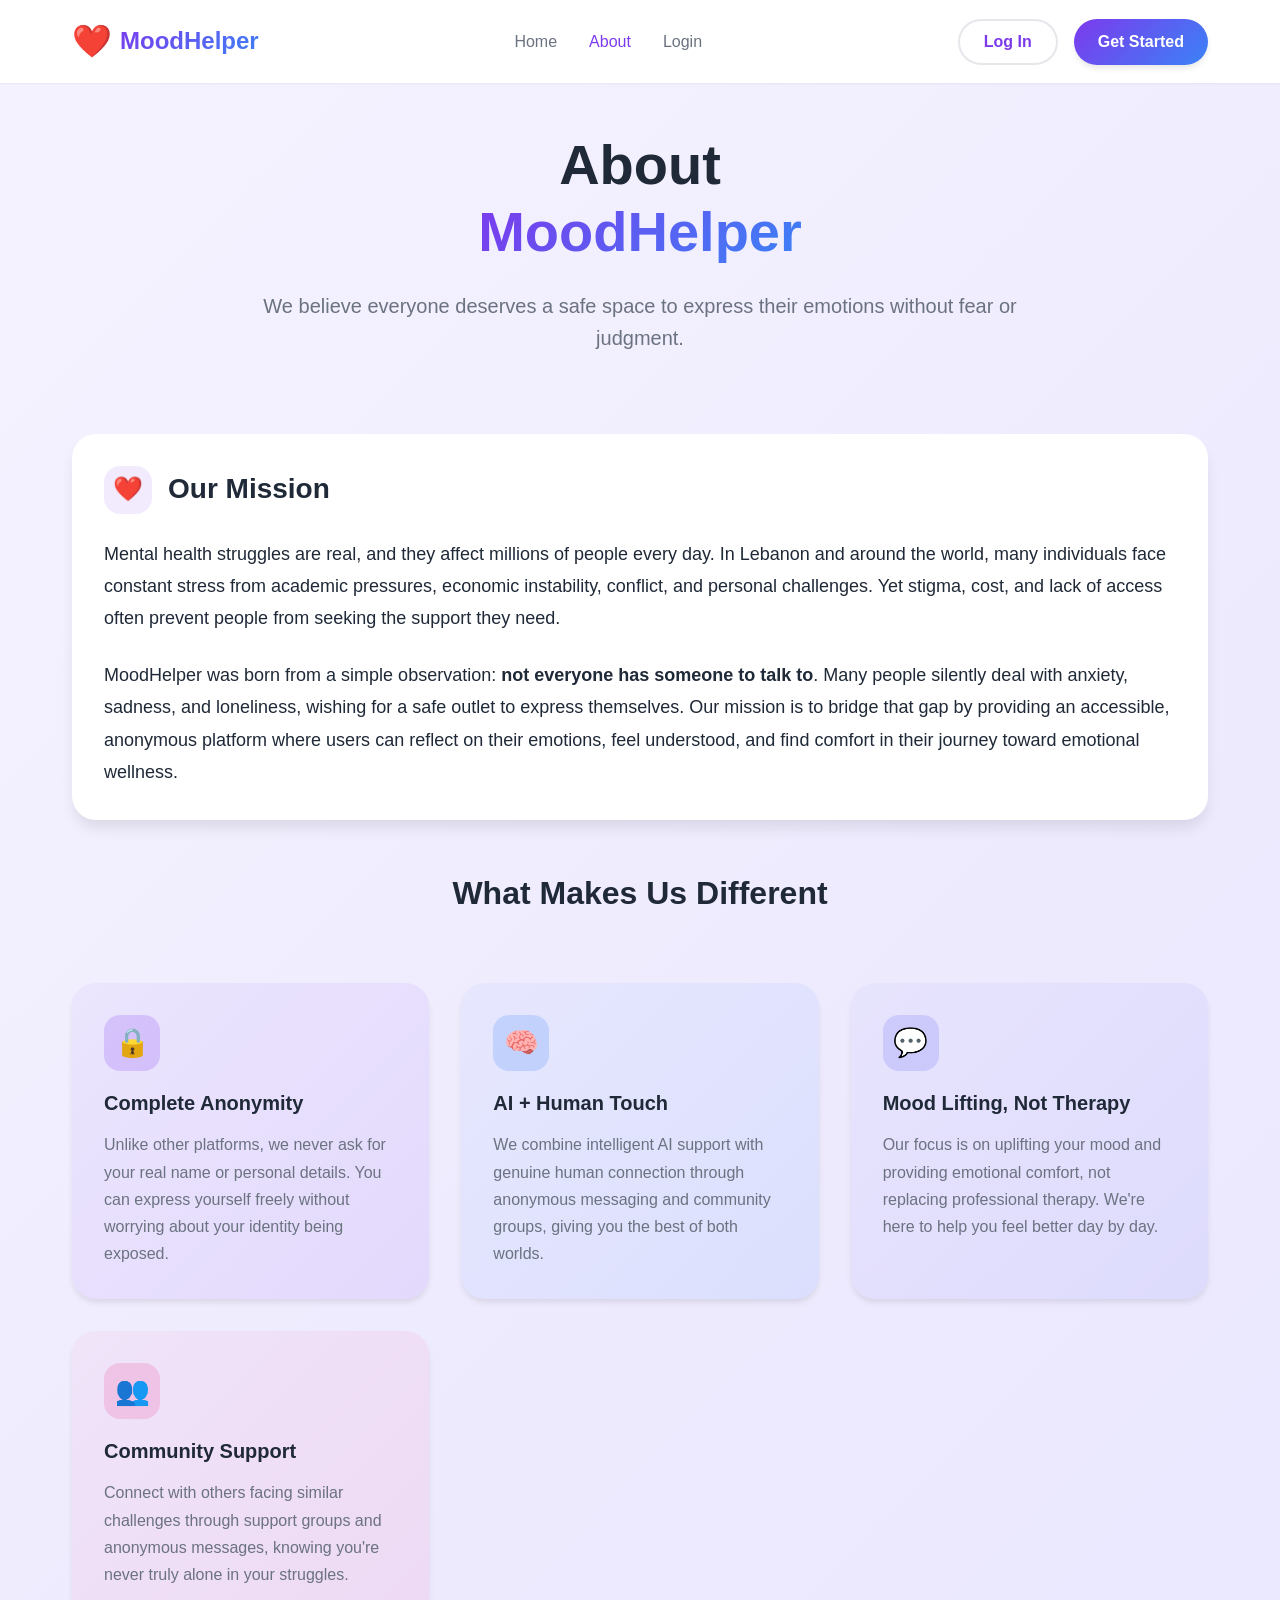
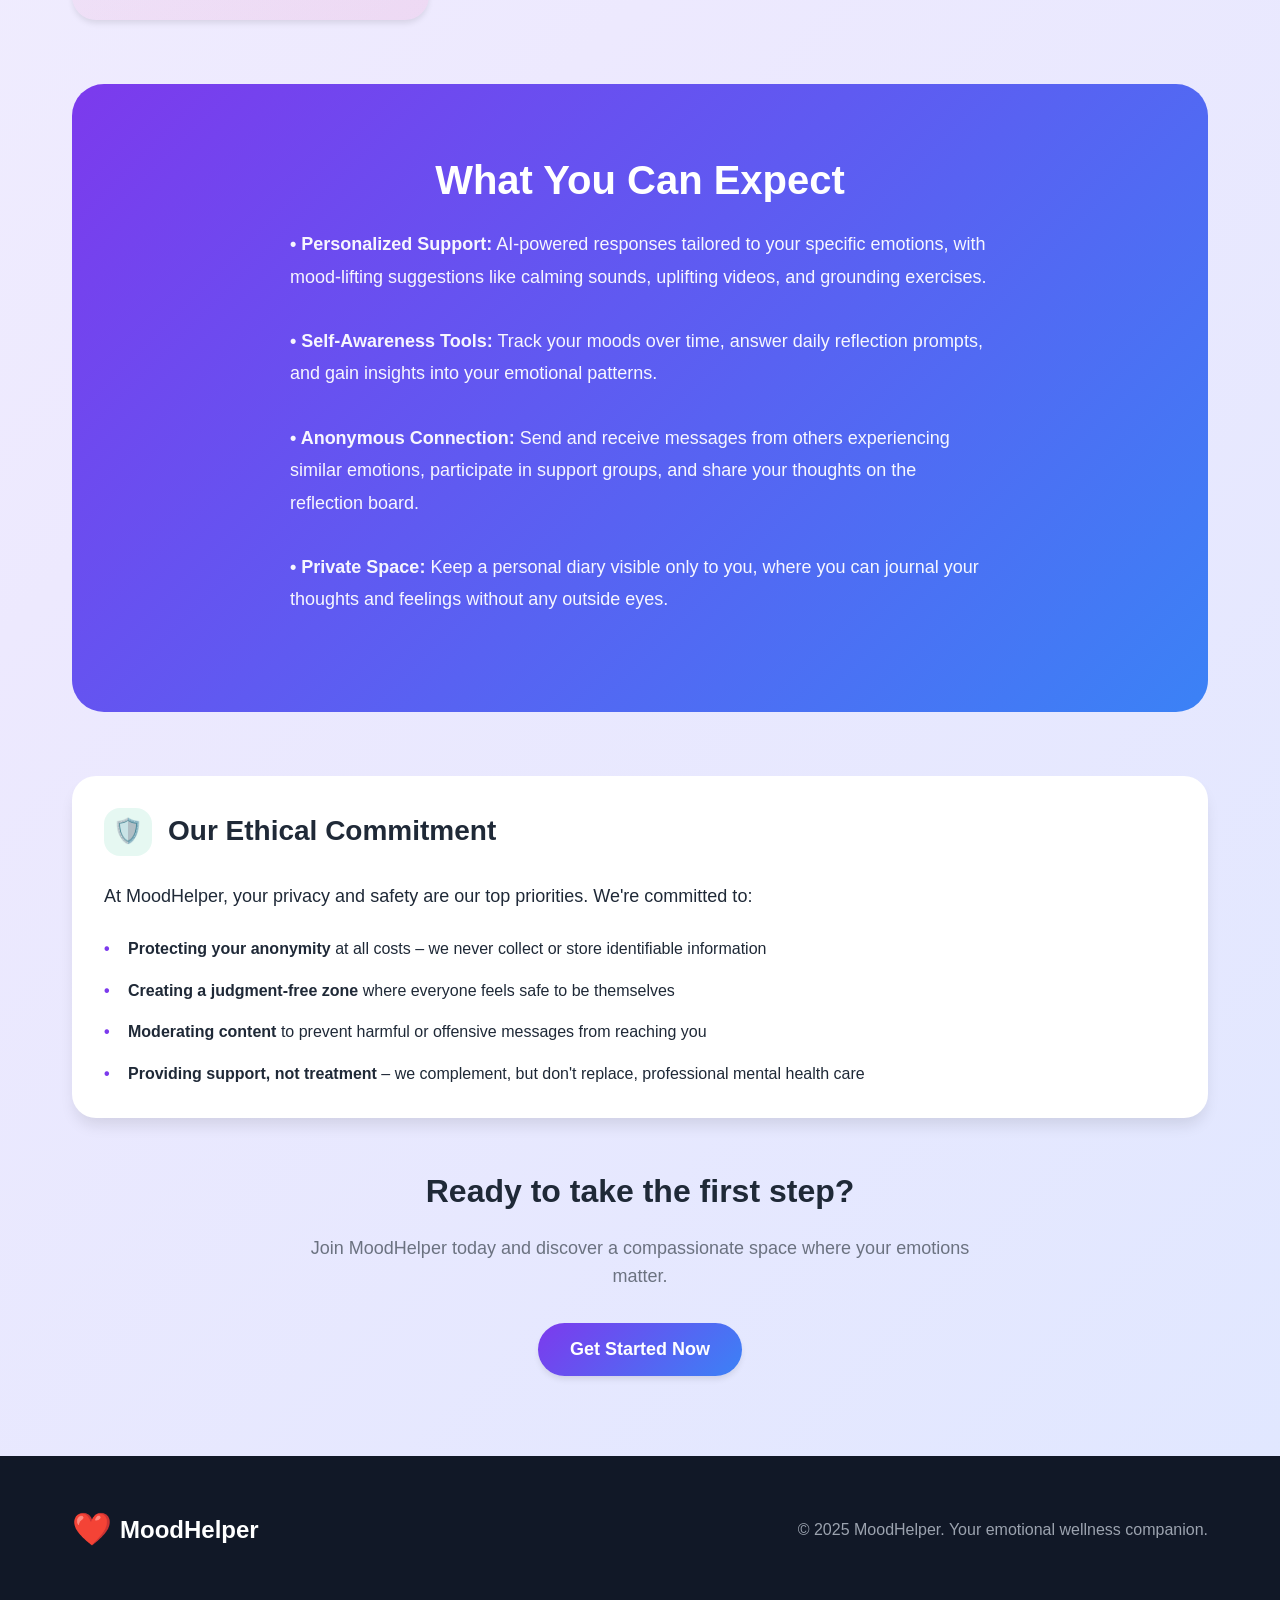
==== about.html @ 84569658 "first draft-frontend first draft" ====
<!DOCTYPE html>
<html lang="en">
<head>
    <meta charset="UTF-8">
    <meta name="viewport" content="width=device-width, initial-scale=1.0">
    <title>About MoodHelper - Our Mission & Values</title>
    <link rel="stylesheet" href="css/styles.css">
</head>
<body>
    <nav class="navbar">
        <div class="container">
            <a href="index.html" class="logo">
                <span class="logo-icon">❤️</span>
                <span class="logo-text">MoodHelper</span>
            </a>
            <ul class="nav-links">
                <li><a href="index.html">Home</a></li>
                <li><a href="about.html" style="color: #7c3aed;">About</a></li>
                <li><a href="#login">Login</a></li>
            </ul>
            <div class="nav-buttons">
                <button class="btn btn-secondary">Log In</button>
                <button class="btn btn-primary">Get Started</button>
            </div>
        </div>
    </nav>

    <section class="hero" style="padding: 3rem 0;">
        <div class="container">
            <h1>
                About<br>
                <span class="gradient-text">MoodHelper</span>
            </h1>
            <p style="max-width: 800px;">
                We believe everyone deserves a safe space to express their emotions without fear or judgment.
            </p>
        </div>
    </section>

    <section class="container" style="margin-bottom: 3rem;">
        <div class="card">
            <div class="card-header">
                <div class="card-icon" style="background: rgba(124, 58, 237, 0.1); color: #7c3aed;">
                    ❤️
                </div>
                <h2>Our Mission</h2>
            </div>
            <p style="font-size: 1.125rem; line-height: 1.8; margin-bottom: 1.5rem;">
                Mental health struggles are real, and they affect millions of people every day. In Lebanon and around 
                the world, many individuals face constant stress from academic pressures, economic instability, conflict, 
                and personal challenges. Yet stigma, cost, and lack of access often prevent people from seeking the 
                support they need.
            </p>
            <p style="font-size: 1.125rem; line-height: 1.8;">
                MoodHelper was born from a simple observation: <strong>not everyone has someone to talk to</strong>. 
                Many people silently deal with anxiety, sadness, and loneliness, wishing for a safe outlet to express 
                themselves. Our mission is to bridge that gap by providing an accessible, anonymous platform where 
                users can reflect on their emotions, feel understood, and find comfort in their journey toward emotional wellness.
            </p>
        </div>
    </section>

    <section class="container" style="margin-bottom: 3rem;">
        <h2 class="text-center" style="font-size: 2rem; margin-bottom: 3rem;">
            What Makes Us Different
        </h2>
        <div class="features" style="grid-template-columns: repeat(auto-fit, minmax(280px, 1fr));">
            <div class="feature-card" style="background: linear-gradient(135deg, rgba(124, 58, 237, 0.05), rgba(124, 58, 237, 0.1));">
                <div class="feature-icon" style="background: rgba(124, 58, 237, 0.2); color: #7c3aed;">
                    🔒
                </div>
                <h3>Complete Anonymity</h3>
                <p>
                    Unlike other platforms, we never ask for your real name or personal details. 
                    You can express yourself freely without worrying about your identity being exposed.
                </p>
            </div>

            <div class="feature-card" style="background: linear-gradient(135deg, rgba(59, 130, 246, 0.05), rgba(59, 130, 246, 0.1));">
                <div class="feature-icon" style="background: rgba(59, 130, 246, 0.2); color: #3b82f6;">
                    🧠
                </div>
                <h3>AI + Human Touch</h3>
                <p>
                    We combine intelligent AI support with genuine human connection through anonymous 
                    messaging and community groups, giving you the best of both worlds.
                </p>
            </div>

            <div class="feature-card" style="background: linear-gradient(135deg, rgba(99, 102, 241, 0.05), rgba(99, 102, 241, 0.1));">
                <div class="feature-icon" style="background: rgba(99, 102, 241, 0.2); color: #6366f1;">
                    💬
                </div>
                <h3>Mood Lifting, Not Therapy</h3>
                <p>
                    Our focus is on uplifting your mood and providing emotional comfort, not replacing 
                    professional therapy. We're here to help you feel better day by day.
                </p>
            </div>

            <div class="feature-card" style="background: linear-gradient(135deg, rgba(236, 72, 153, 0.05), rgba(236, 72, 153, 0.1));">
                <div class="feature-icon" style="background: rgba(236, 72, 153, 0.2); color: #ec4899;">
                    👥
                </div>
                <h3>Community Support</h3>
                <p>
                    Connect with others facing similar challenges through support groups and anonymous 
                    messages, knowing you're never truly alone in your struggles.
                </p>
            </div>
        </div>
    </section>

    <section class="container" style="margin-bottom: 3rem;">
        <div class="cta-section">
            <h2>What You Can Expect</h2>
            <div style="text-align: left; max-width: 800px; margin: 0 auto;">
                <div style="margin-bottom: 1.5rem;">
                    <p style="font-size: 1.125rem; line-height: 1.8;">
                        <strong>• Personalized Support:</strong> AI-powered responses tailored to your specific emotions, 
                        with mood-lifting suggestions like calming sounds, uplifting videos, and grounding exercises.
                    </p>
                </div>
                <div style="margin-bottom: 1.5rem;">
                    <p style="font-size: 1.125rem; line-height: 1.8;">
                        <strong>• Self-Awareness Tools:</strong> Track your moods over time, answer daily reflection 
                        prompts, and gain insights into your emotional patterns.
                    </p>
                </div>
                <div style="margin-bottom: 1.5rem;">
                    <p style="font-size: 1.125rem; line-height: 1.8;">
                        <strong>• Anonymous Connection:</strong> Send and receive messages from others experiencing 
                        similar emotions, participate in support groups, and share your thoughts on the reflection board.
                    </p>
                </div>
                <div>
                    <p style="font-size: 1.125rem; line-height: 1.8;">
                        <strong>• Private Space:</strong> Keep a personal diary visible only to you, where you can 
                        journal your thoughts and feelings without any outside eyes.
                    </p>
                </div>
            </div>
        </div>
    </section>

  
    <section class="container" style="margin-bottom: 3rem;">
        <div class="card">
            <div class="card-header">
                <div class="card-icon" style="background: rgba(16, 185, 129, 0.1); color: #10b981;">
                    🛡️
                </div>
                <h2>Our Ethical Commitment</h2>
            </div>
            <p style="font-size: 1.125rem; line-height: 1.8; margin-bottom: 1.5rem;">
                At MoodHelper, your privacy and safety are our top priorities. We're committed to:
            </p>
            <ul style="list-style: none; padding: 0;">
                <li style="margin-bottom: 1rem; padding-left: 1.5rem; position: relative;">
                    <span style="position: absolute; left: 0; color: #7c3aed; font-weight: bold;">•</span>
                    <strong>Protecting your anonymity</strong> at all costs – we never collect or store identifiable information
                </li>
                <li style="margin-bottom: 1rem; padding-left: 1.5rem; position: relative;">
                    <span style="position: absolute; left: 0; color: #7c3aed; font-weight: bold;">•</span>
                    <strong>Creating a judgment-free zone</strong> where everyone feels safe to be themselves
                </li>
                <li style="margin-bottom: 1rem; padding-left: 1.5rem; position: relative;">
                    <span style="position: absolute; left: 0; color: #7c3aed; font-weight: bold;">•</span>
                    <strong>Moderating content</strong> to prevent harmful or offensive messages from reaching you
                </li>
                <li style="padding-left: 1.5rem; position: relative;">
                    <span style="position: absolute; left: 0; color: #7c3aed; font-weight: bold;">•</span>
                    <strong>Providing support, not treatment</strong> – we complement, but don't replace, professional mental health care
                </li>
            </ul>
        </div>
    </section>

    <section class="container" style="text-align: center; margin-bottom: 3rem;">
        <h2 style="font-size: 2rem; margin-bottom: 1rem;">
            Ready to take the first step?
        </h2>
        <p style="font-size: 1.125rem; color: var(--text-secondary); max-width: 700px; margin: 0 auto 2rem;">
            Join MoodHelper today and discover a compassionate space where your emotions matter.
        </p>
        <button class="btn btn-primary btn-large">Get Started Now</button>
    </section>

    <footer class="footer">
        <div class="container">
            <div class="footer-content">
                <div class="logo">
                    <span class="logo-icon">❤️</span>
                    <span class="logo-text">MoodHelper</span>
                </div>
                <p>© 2025 MoodHelper. Your emotional wellness companion.</p>
            </div>
        </div>
    </footer>

    <script src="js/main.js"></script>
</body>
</html>
---- css/styles.css ----
/* Global Styles */
* {
    margin: 0;
    padding: 0;
    box-sizing: border-box;
}

:root {
    /* Light Theme Colors */
    --primary-purple: #7c3aed;
    --primary-blue: #3b82f6;
    --secondary-purple: #a78bfa;
    --secondary-blue: #60a5fa;
    --background-light: #f8f7ff;
    --background-gradient: linear-gradient(135deg, #f5f3ff 0%, #ede9fe 50%, #e0e7ff 100%);
    --text-primary: #1f2937;
    --text-secondary: #6b7280;
    --white: #ffffff;
    --border-light: #e5e7eb;
    --shadow-sm: 0 1px 2px 0 rgba(0, 0, 0, 0.05);
    --shadow-md: 0 4px 6px -1px rgba(0, 0, 0, 0.1);
    --shadow-lg: 0 10px 15px -3px rgba(0, 0, 0, 0.1);
    --shadow-xl: 0 20px 25px -5px rgba(0, 0, 0, 0.1);
    
    /* Calming Theme Colors (for distressed state) */
    --calm-bg: linear-gradient(135deg, #f0fdf4 0%, #dcfce7 50%, #dbeafe 100%);
    --calm-primary: #10b981;
    --calm-secondary: #6ee7b7;
    --calm-text: #064e3b;
}

body {
    font-family: 'Segoe UI', Tahoma, Geneva, Verdana, sans-serif;
    background: var(--background-gradient);
    color: var(--text-primary);
    line-height: 1.6;
    min-height: 100vh;
}

/* Calming Theme Override */
body.calm-theme {
    background: var(--calm-bg);
}

body.calm-theme .gradient-bg {
    background: linear-gradient(135deg, var(--calm-primary), var(--calm-secondary)) !important;
}

body.calm-theme .btn-primary {
    background: linear-gradient(135deg, var(--calm-primary), var(--calm-secondary)) !important;
}

/* Navigation */
.navbar {
    background: var(--white);
    box-shadow: var(--shadow-sm);
    position: sticky;
    top: 0;
    z-index: 1000;
    padding: 1rem 0;
}

.navbar .container {
    max-width: 1200px;
    margin: 0 auto;
    padding: 0 2rem;
    display: flex;
    justify-content: space-between;
    align-items: center;
}

.logo {
    display: flex;
    align-items: center;
    gap: 0.5rem;
    text-decoration: none;
}

.logo-icon {
    font-size: 2rem;
}

.logo-text {
    font-size: 1.5rem;
    font-weight: 600;
    background: linear-gradient(135deg, var(--primary-purple), var(--primary-blue));
    -webkit-background-clip: text;
    -webkit-text-fill-color: transparent;
    background-clip: text;
}

.nav-links {
    display: flex;
    gap: 2rem;
    list-style: none;
    align-items: center;
}

.nav-links a {
    text-decoration: none;
    color: var(--text-secondary);
    font-weight: 500;
    transition: color 0.3s ease;
}

.nav-links a:hover {
    color: var(--primary-purple);
}

.nav-buttons {
    display: flex;
    gap: 1rem;
}

/* Buttons */
.btn {
    padding: 0.75rem 1.5rem;
    border: none;
    border-radius: 2rem;
    font-weight: 600;
    cursor: pointer;
    transition: all 0.3s ease;
    text-decoration: none;
    display: inline-block;
    font-size: 1rem;
}

.btn-primary {
    background: linear-gradient(135deg, var(--primary-purple), var(--primary-blue));
    color: var(--white);
    box-shadow: var(--shadow-md);
}

.btn-primary:hover {
    transform: translateY(-2px);
    box-shadow: var(--shadow-lg);
}

.btn-secondary {
    background: transparent;
    color: var(--primary-purple);
    border: 2px solid var(--border-light);
}

.btn-secondary:hover {
    border-color: var(--primary-purple);
}

.btn-large {
    padding: 1rem 2rem;
    font-size: 1.125rem;
}

/* Container */
.container {
    max-width: 1200px;
    margin: 0 auto;
    padding: 0 2rem;
}

/* Hero Section */
.hero {
    text-align: center;
    padding: 5rem 0;
}

.hero-badge {
    display: inline-flex;
    align-items: center;
    gap: 0.5rem;
    background: rgba(124, 58, 237, 0.1);
    color: var(--primary-purple);
    padding: 0.5rem 1rem;
    border-radius: 2rem;
    font-size: 0.875rem;
    font-weight: 500;
    margin-bottom: 2rem;
}

.hero h1 {
    font-size: 3.5rem;
    font-weight: 700;
    margin-bottom: 1.5rem;
    line-height: 1.2;
}

.hero .gradient-text {
    background: linear-gradient(135deg, var(--primary-purple), var(--primary-blue));
    -webkit-background-clip: text;
    -webkit-text-fill-color: transparent;
    background-clip: text;
}

.hero p {
    font-size: 1.25rem;
    color: var(--text-secondary);
    max-width: 700px;
    margin: 0 auto 2rem;
}

.hero-buttons {
    display: flex;
    gap: 1rem;
    justify-content: center;
    flex-wrap: wrap;
}

/* Feature Cards */
.features {
    display: grid;
    grid-template-columns: repeat(auto-fit, minmax(300px, 1fr));
    gap: 2rem;
    margin: 4rem 0;
}

.feature-card {
    background: var(--white);
    padding: 2rem;
    border-radius: 1.5rem;
    box-shadow: var(--shadow-md);
    transition: all 0.3s ease;
}

.feature-card:hover {
    transform: translateY(-5px);
    box-shadow: var(--shadow-xl);
}

.feature-icon {
    width: 3.5rem;
    height: 3.5rem;
    border-radius: 1rem;
    display: flex;
    align-items: center;
    justify-content: center;
    font-size: 1.75rem;
    margin-bottom: 1rem;
}

.feature-card h3 {
    font-size: 1.25rem;
    margin-bottom: 0.75rem;
}

.feature-card p {
    color: var(--text-secondary);
    line-height: 1.7;
}

/* CTA Section */
.cta-section {
    background: linear-gradient(135deg, var(--primary-purple), var(--primary-blue));
    border-radius: 2rem;
    padding: 4rem 3rem;
    text-align: center;
    color: var(--white);
    margin: 4rem 0;
}

.cta-section h2 {
    font-size: 2.5rem;
    margin-bottom: 1rem;
}

.cta-section p {
    font-size: 1.125rem;
    opacity: 0.95;
    max-width: 700px;
    margin: 0 auto 2rem;
}

.cta-section .btn {
    background: var(--white);
    color: var(--primary-purple);
}

.cta-section .btn:hover {
    transform: translateY(-3px);
    box-shadow: 0 10px 20px rgba(0, 0, 0, 0.2);
}

/* Footer */
.footer {
    background: #111827;
    color: #9ca3af;
    padding: 3rem 0;
    margin-top: 5rem;
}

.footer-content {
    display: flex;
    justify-content: space-between;
    align-items: center;
    flex-wrap: wrap;
    gap: 1rem;
}

.footer .logo-text {
    color: var(--white);
    background: none;
    -webkit-text-fill-color: white;
}

/* Form Elements */
.form-group {
    margin-bottom: 1.5rem;
}

.form-group label {
    display: block;
    margin-bottom: 0.5rem;
    font-weight: 500;
    color: var(--text-primary);
}

.form-control {
    width: 100%;
    padding: 0.875rem 1rem;
    border: 2px solid var(--border-light);
    border-radius: 0.75rem;
    font-size: 1rem;
    transition: all 0.3s ease;
    font-family: inherit;
}

.form-control:focus {
    outline: none;
    border-color: var(--primary-purple);
    box-shadow: 0 0 0 3px rgba(124, 58, 237, 0.1);
}

textarea.form-control {
    resize: vertical;
    min-height: 120px;
}

/* Cards */
.card {
    background: var(--white);
    border-radius: 1.5rem;
    padding: 2rem;
    box-shadow: var(--shadow-lg);
}

.card-header {
    display: flex;
    align-items: center;
    gap: 1rem;
    margin-bottom: 1.5rem;
}

.card-icon {
    width: 3rem;
    height: 3rem;
    border-radius: 1rem;
    display: flex;
    align-items: center;
    justify-content: center;
    font-size: 1.5rem;
}

.card h2 {
    font-size: 1.75rem;
}

/* Emotion Buttons */
.emotion-grid {
    display: grid;
    grid-template-columns: repeat(auto-fit, minmax(140px, 1fr));
    gap: 1rem;
    margin: 2rem 0;
}

.emotion-btn {
    display: flex;
    flex-direction: column;
    align-items: center;
    gap: 0.75rem;
    padding: 1.5rem 1rem;
    border: 2px solid var(--border-light);
    border-radius: 1rem;
    background: var(--white);
    cursor: pointer;
    transition: all 0.3s ease;
    font-size: 1rem;
    font-weight: 500;
}

.emotion-btn:hover {
    transform: translateY(-3px);
    box-shadow: var(--shadow-md);
}

.emotion-btn.selected {
    border-color: var(--primary-purple);
    background: rgba(124, 58, 237, 0.05);
}

.emotion-emoji {
    font-size: 2.5rem;
}

/* Chat Container */
.chat-container {
    background: var(--white);
    border-radius: 1.5rem;
    padding: 2rem;
    box-shadow: var(--shadow-lg);
    max-width: 800px;
    margin: 0 auto;
}

.chat-messages {
    height: 400px;
    overflow-y: auto;
    padding: 1rem;
    margin-bottom: 1.5rem;
    background: #f9fafb;
    border-radius: 1rem;
}

.message {
    margin-bottom: 1rem;
    padding: 1rem 1.25rem;
    border-radius: 1rem;
    max-width: 80%;
}

.message.ai {
    background: linear-gradient(135deg, rgba(124, 58, 237, 0.1), rgba(59, 130, 246, 0.1));
    margin-right: auto;
}

.message.user {
    background: var(--primary-purple);
    color: var(--white);
    margin-left: auto;
}

.message-header {
    font-weight: 600;
    margin-bottom: 0.5rem;
    font-size: 0.875rem;
}

/* Diary Entries */
.diary-entries {
    display: flex;
    flex-direction: column;
    gap: 1.5rem;
}

.diary-entry {
    background: var(--white);
    padding: 1.5rem;
    border-radius: 1rem;
    border-left: 4px solid var(--primary-purple);
    box-shadow: var(--shadow-sm);
    transition: all 0.3s ease;
}

.diary-entry:hover {
    box-shadow: var(--shadow-md);
}

.diary-date {
    color: var(--text-secondary);
    font-size: 0.875rem;
    margin-bottom: 0.5rem;
}

.diary-content {
    color: var(--text-primary);
    line-height: 1.7;
}

.diary-actions {
    display: flex;
    gap: 0.75rem;
    margin-top: 1rem;
}

.btn-small {
    padding: 0.5rem 1rem;
    font-size: 0.875rem;
}

/* Recommendations */
.recommendations {
    display: grid;
    grid-template-columns: repeat(auto-fit, minmax(250px, 1fr));
    gap: 1.5rem;
    margin-top: 2rem;
}

.recommendation-card {
    background: var(--white);
    padding: 1.5rem;
    border-radius: 1rem;
    box-shadow: var(--shadow-md);
    text-align: center;
    transition: all 0.3s ease;
}

.recommendation-card:hover {
    transform: translateY(-3px);
    box-shadow: var(--shadow-lg);
}

.recommendation-icon {
    font-size: 2.5rem;
    margin-bottom: 1rem;
}

.recommendation-card h3 {
    font-size: 1.125rem;
    margin-bottom: 0.75rem;
}

.recommendation-card p {
    color: var(--text-secondary);
    font-size: 0.875rem;
    margin-bottom: 1rem;
}

/* Utility Classes */
.text-center {
    text-align: center;
}

.mb-1 { margin-bottom: 0.5rem; }
.mb-2 { margin-bottom: 1rem; }
.mb-3 { margin-bottom: 1.5rem; }
.mb-4 { margin-bottom: 2rem; }
.mt-4 { margin-top: 2rem; }

/* Responsive Design */
@media (max-width: 768px) {
    .hero h1 {
        font-size: 2.5rem;
    }
    
    .hero p {
        font-size: 1.125rem;
    }
    
    .features {
        grid-template-columns: 1fr;
    }
    
    .nav-links {
        display: none;
    }
    
    .emotion-grid {
        grid-template-columns: repeat(2, 1fr);
    }
    
    .recommendations {
        grid-template-columns: 1fr;
    }
}

/* Animations */
@keyframes fadeIn {
    from {
        opacity: 0;
        transform: translateY(20px);
    }
    to {
        opacity: 1;
        transform: translateY(0);
    }
}

.fade-in {
    animation: fadeIn 0.6s ease-out;
}

/* Loading State */
.loading {
    display: inline-block;
    width: 20px;
    height: 20px;
    border: 3px solid rgba(255, 255, 255, 0.3);
    border-radius: 50%;
    border-top-color: var(--white);
    animation: spin 0.8s linear infinite;
}

@keyframes spin {
    to { transform: rotate(360deg); }
}
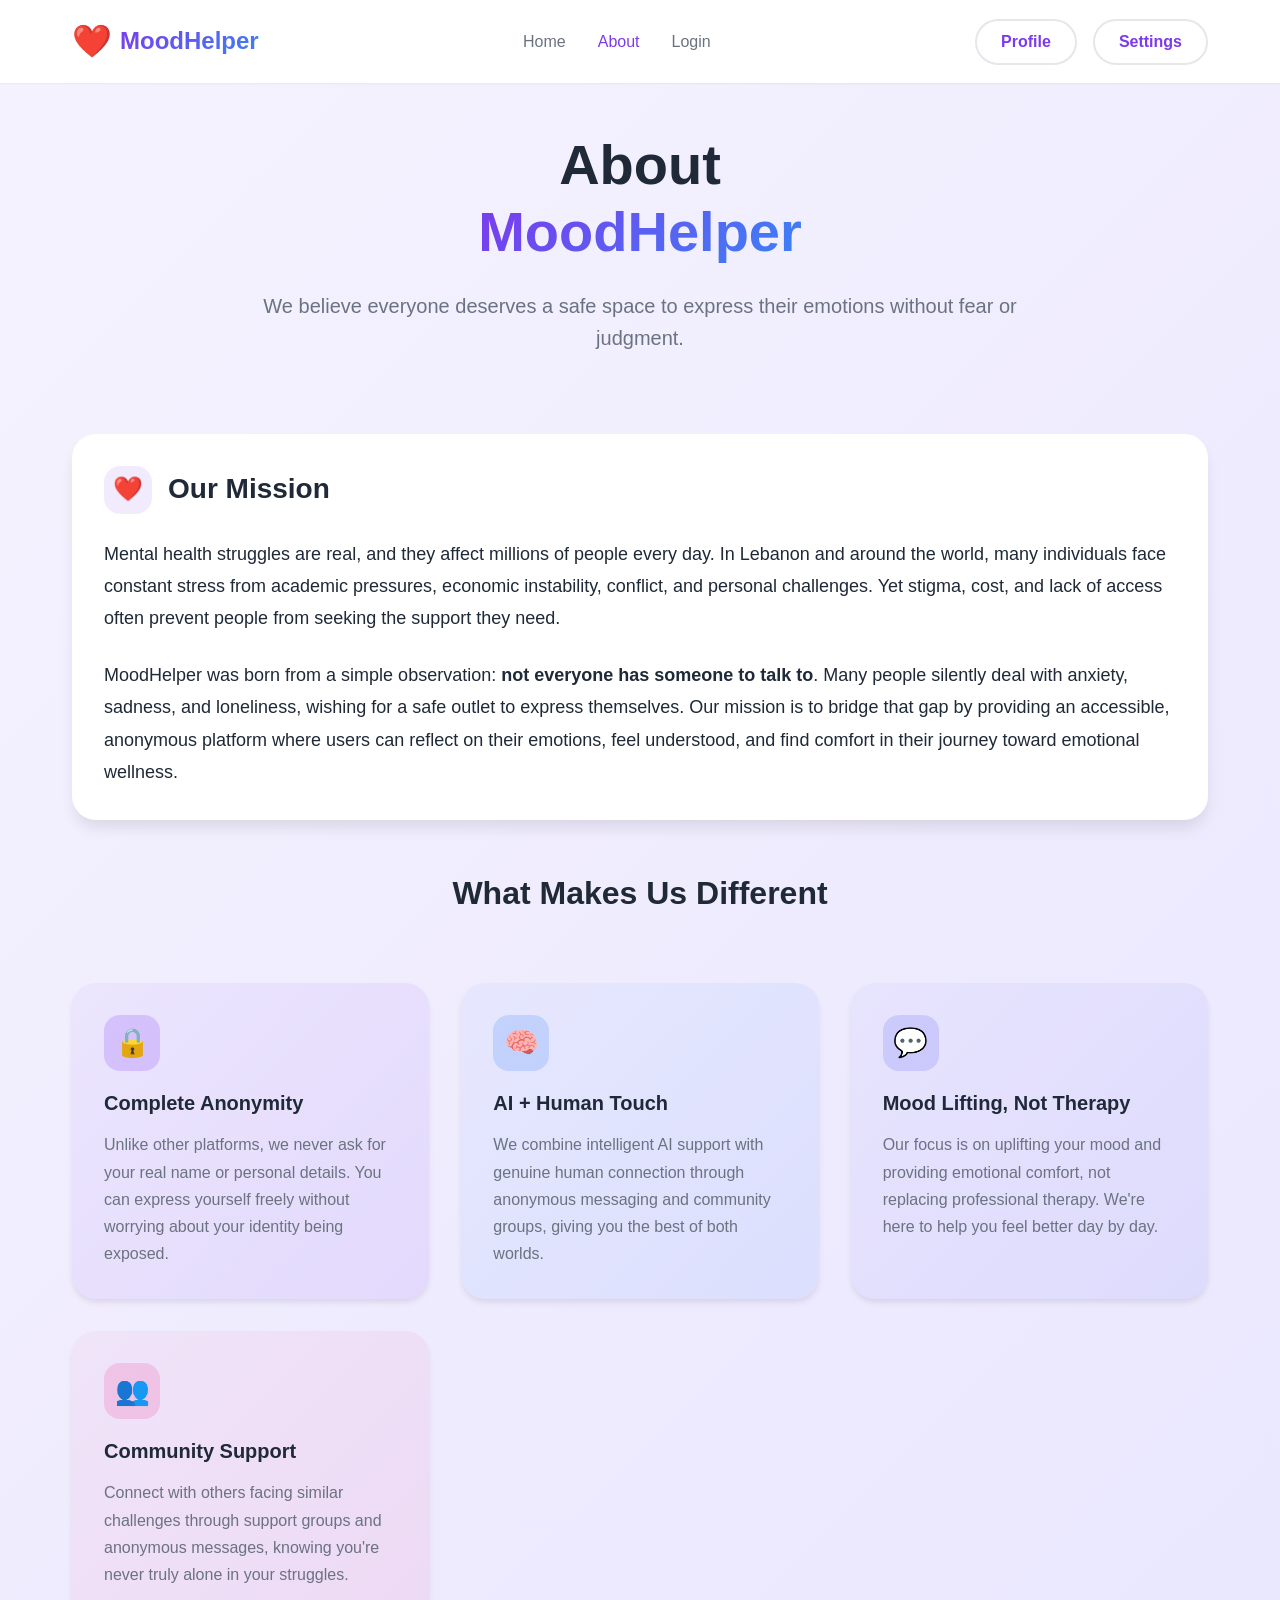
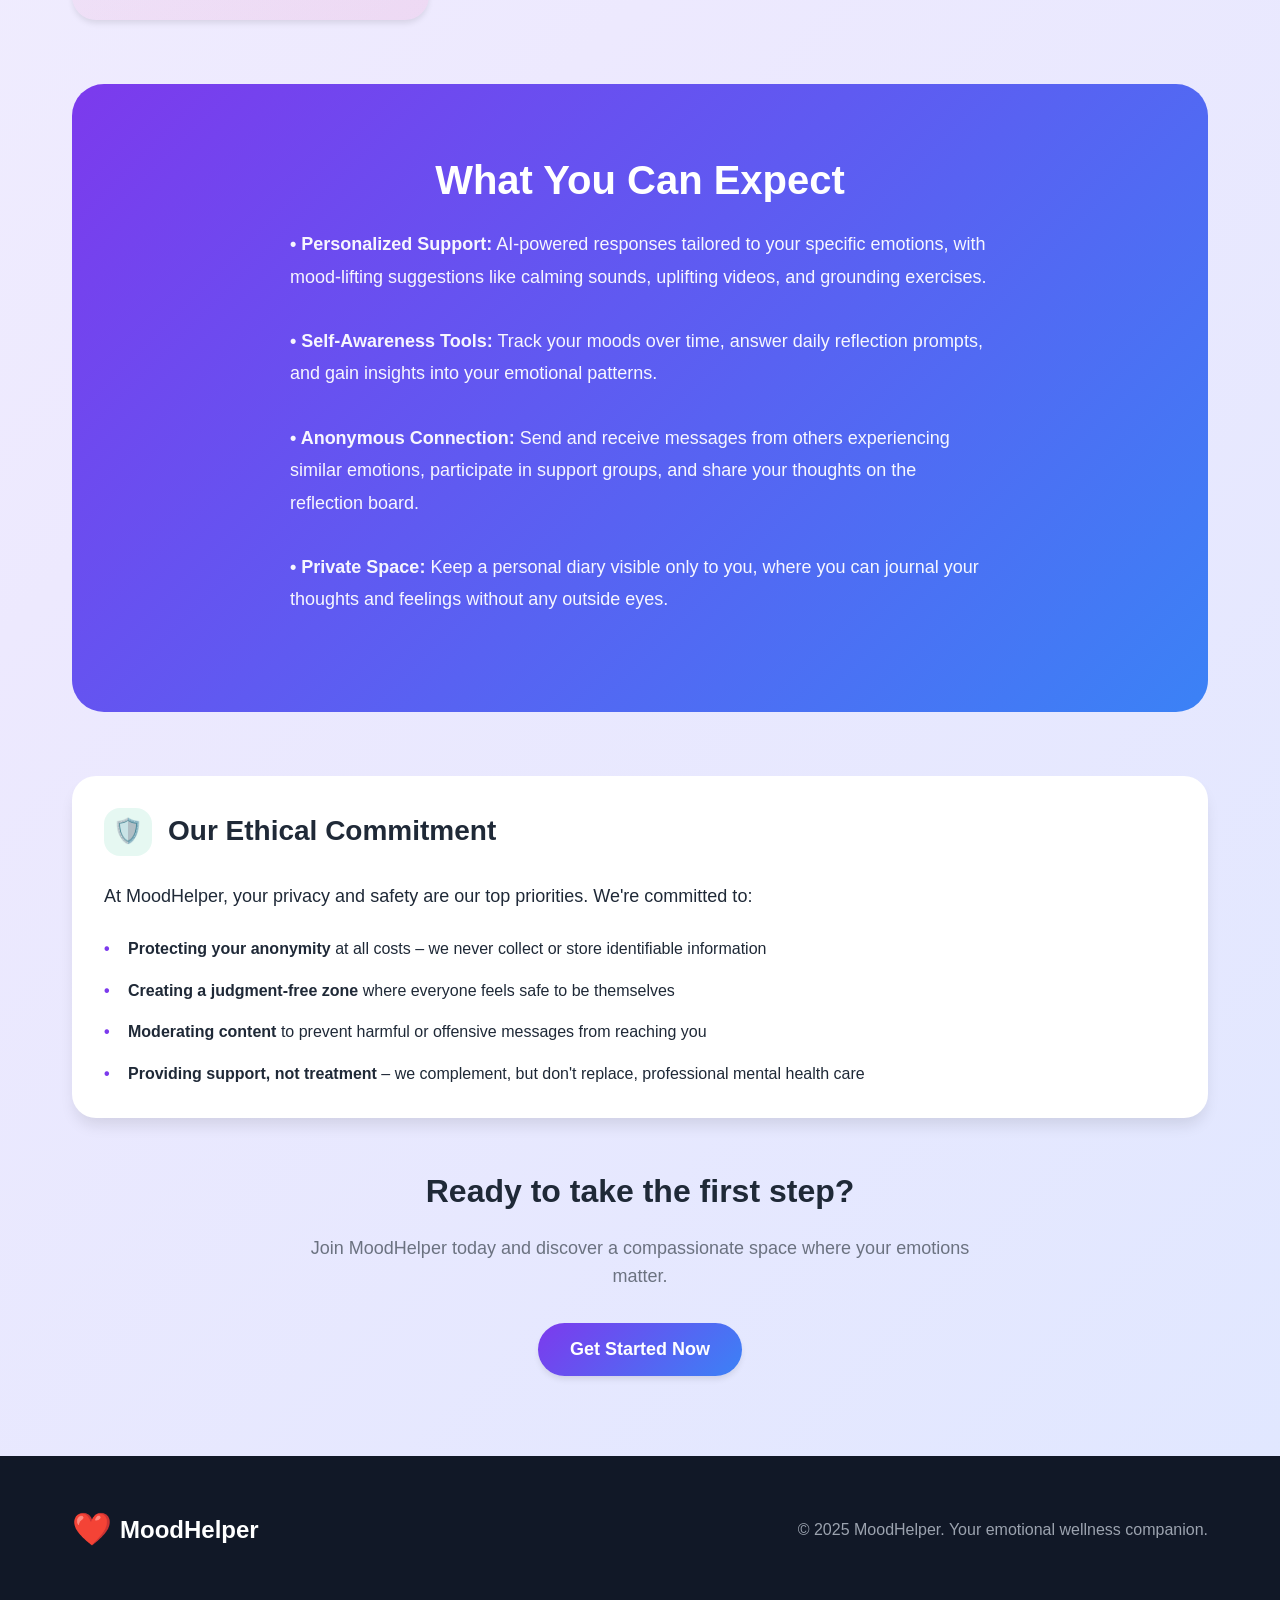
==== commit 149031ce: "changes in daily prompts and links changes" ====
--- a/about.html
+++ b/about.html
@@ -16,11 +16,11 @@
             <ul class="nav-links">
                 <li><a href="index.html">Home</a></li>
                 <li><a href="about.html" style="color: #7c3aed;">About</a></li>
-                <li><a href="#login">Login</a></li>
+                <li><a href="login.html">Login</a></li>
             </ul>
             <div class="nav-buttons">
-                <button class="btn btn-secondary">Log In</button>
-                <button class="btn btn-primary">Get Started</button>
+                <button class="btn btn-secondary"> Profile</button>
+                <button class="btn btn-secondary"> Settings</button>
             </div>
         </div>
     </nav>
--- a/css/styles.css
+++ b/css/styles.css
@@ -534,6 +534,14 @@
 .mb-4 { margin-bottom: 2rem; }
 .mt-4 { margin-top: 2rem; }
 
+.auth-wrapper {
+    display: flex;
+    justify-content: center;
+    align-items: center;
+    min-height: 100vh;
+    padding: 2rem;
+}
+
 /* Responsive Design */
 @media (max-width: 768px) {
     .hero h1 {
@@ -591,3 +599,50 @@
 @keyframes spin {
     to { transform: rotate(360deg); }
 }
+
+.main-content {
+    display: flex;
+    justify-content: center;  
+    align-items: center;       
+    min-height: calc(100vh - 70px);  
+    padding: 40px 20px;
+}
+
+.profile-container {
+    max-width: 500px;       
+    width: 100%;
+    padding: 40px;
+    border-radius: 15px;
+    background-color: white;
+    box-shadow: 0 10px 30px rgba(0,0,0,0.15);
+}
+
+.profile-form .btn {
+    width: 100%;
+}
+
+.profile-form .btn + .btn {
+    margin-top: 10px;
+}
+
+/* Make profile page inputs look like login/signup */
+.profile-form input {
+    width: 100%;
+    padding: 14px 16px;
+    border-radius: 6px;
+    border: 1px solid #ccc;
+    font-size: 14px;
+    font-family: 'Poppins', sans-serif;
+    transition: all 0.3s ease;
+}
+
+.profile-form input:focus {
+    border-color: var(--primary-purple); /* same as sign up/login focus */
+    outline: none;
+    box-shadow: 0 0 0 3px rgba(129, 199, 132, 0.2);
+}
+
+.profile-form input[readonly] {
+    background-color: #f5f5f5;
+    cursor: not-allowed;
+}
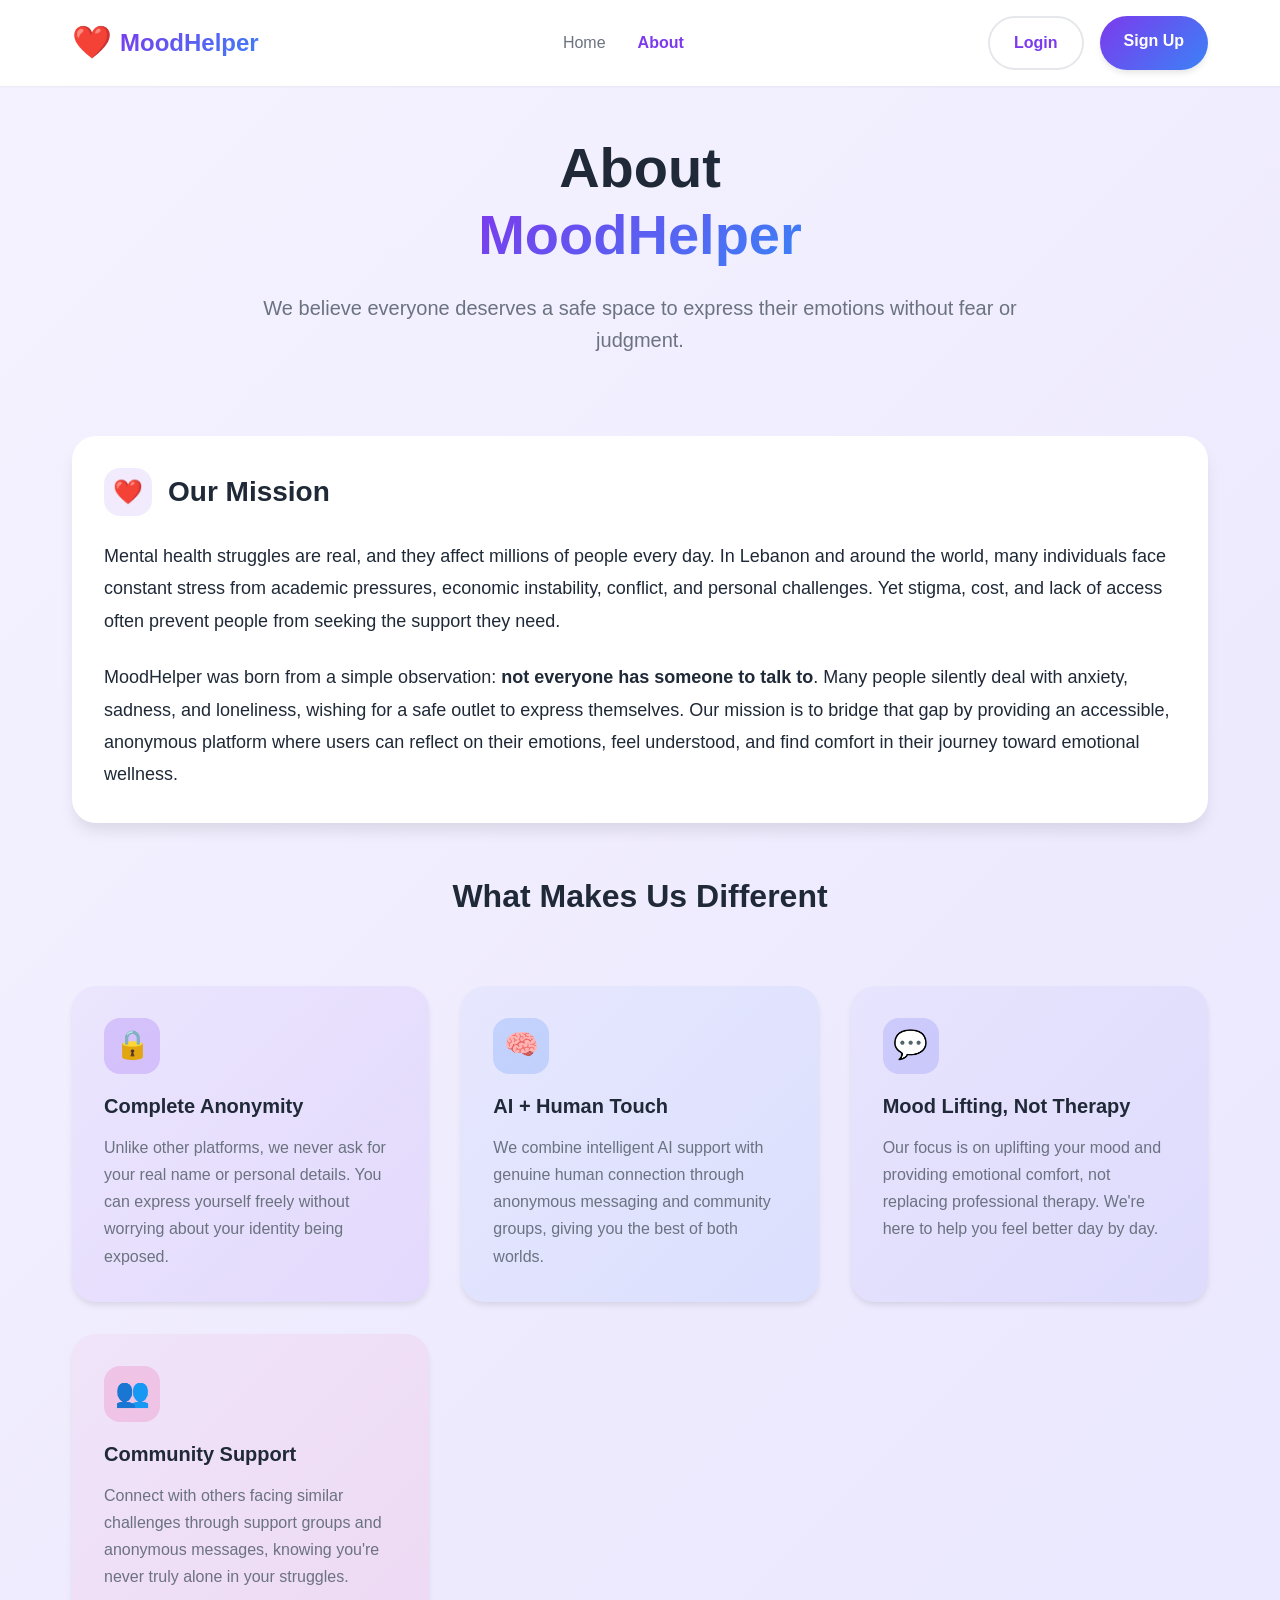
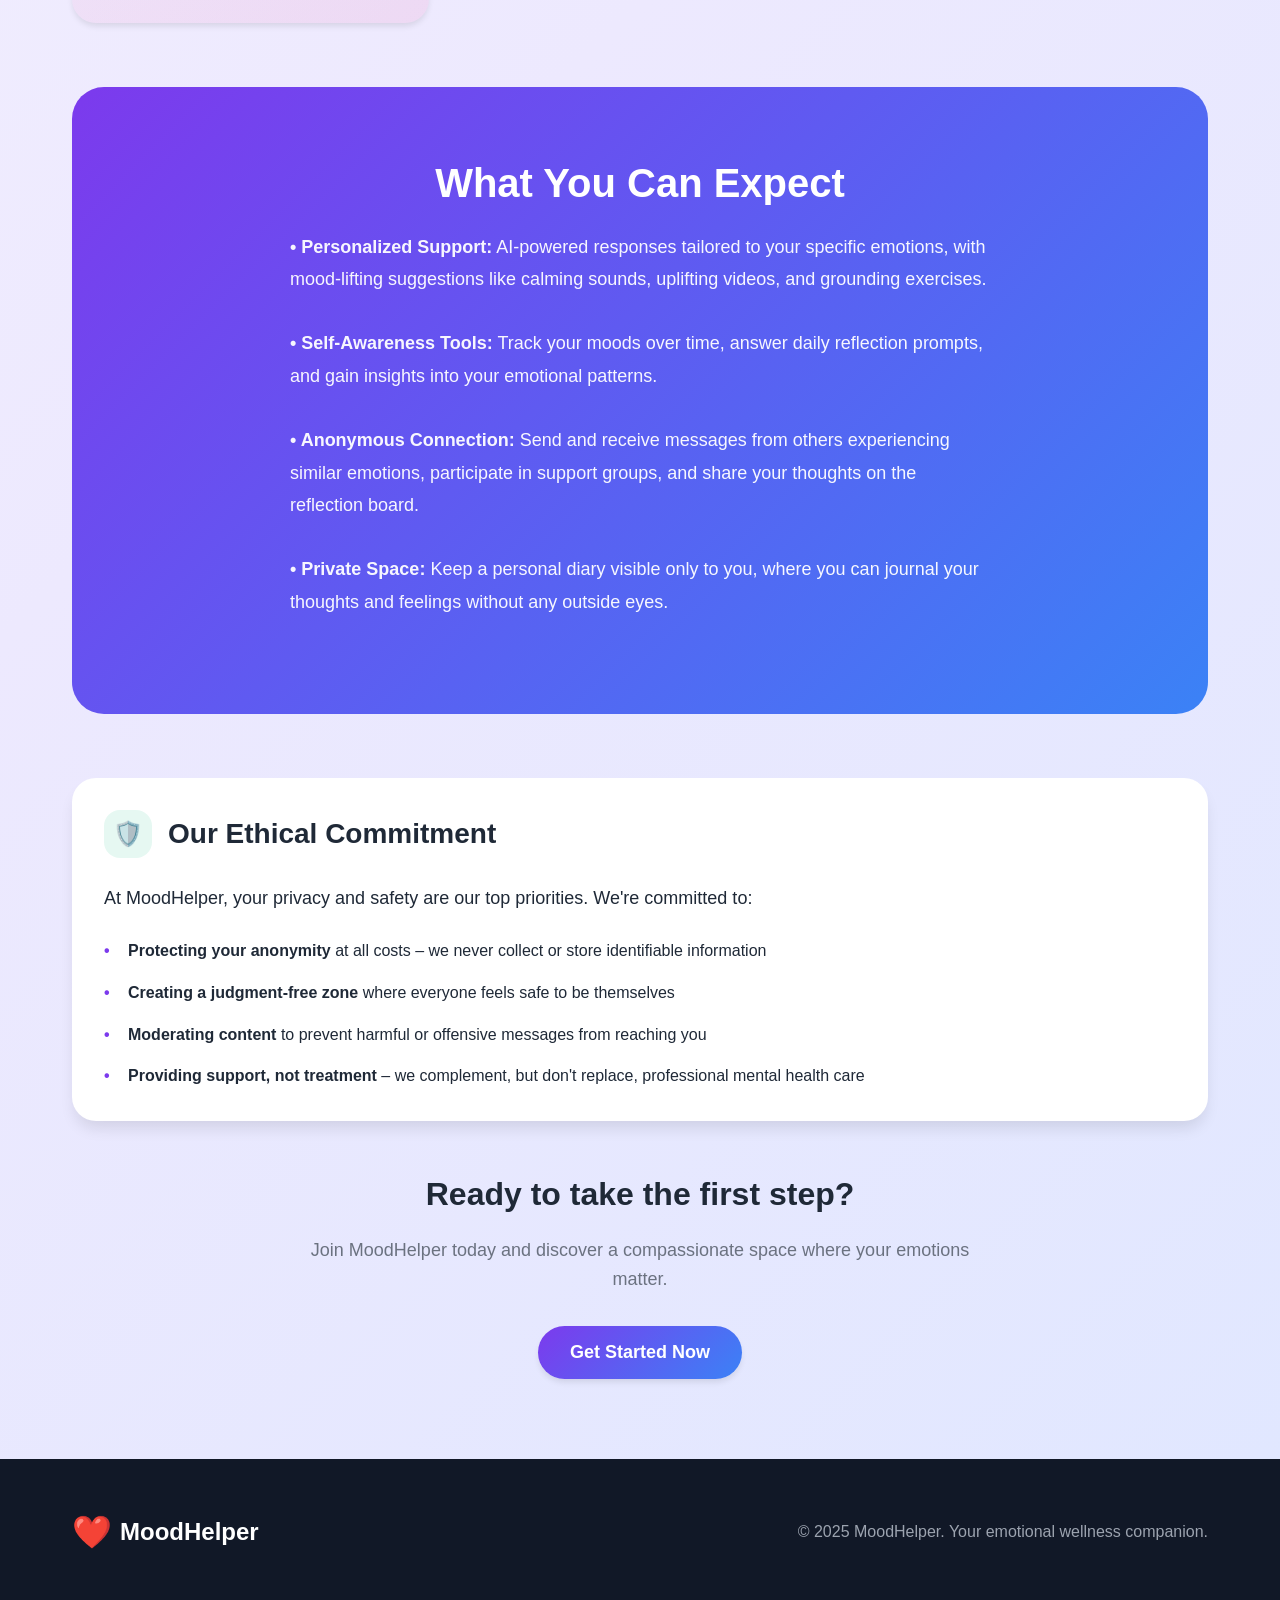
==== commit 9c8c95cb: "DONE" ====
--- a/about.html
+++ b/about.html
@@ -8,22 +8,21 @@
 </head>
 <body>
     <nav class="navbar">
-        <div class="container">
-            <a href="index.html" class="logo">
-                <span class="logo-icon">❤️</span>
-                <span class="logo-text">MoodHelper</span>
-            </a>
-            <ul class="nav-links">
-                <li><a href="index.html">Home</a></li>
-                <li><a href="about.html" style="color: #7c3aed;">About</a></li>
-                <li><a href="login.html">Login</a></li>
-            </ul>
-            <div class="nav-buttons">
-                <button class="btn btn-secondary"> Profile</button>
-                <button class="btn btn-secondary"> Settings</button>
-            </div>
-        </div>
-    </nav>
+    <div class="container">
+        <a href="index.html" class="logo">
+            <span class="logo-icon">❤️</span>
+            <span class="logo-text">MoodHelper</span>
+        </a>
+        <ul class="nav-links">
+            <li><a href="index.html" class="">Home</a></li>
+            <li><a href="about.html" class="active">About</a></li>
+        </ul>
+        <div class="nav-buttons">
+            <a href="login.html" class="btn btn-secondary">Login</a>
+            <a href="signup.html" class="btn btn-primary">Sign Up</a>
+        </div>
+    </div>
+</nav>
 
     <section class="hero" style="padding: 3rem 0;">
         <div class="container">
--- a/css/styles.css
+++ b/css/styles.css
@@ -107,6 +107,11 @@
     color: var(--primary-purple);
 }
 
+.nav-links a.active {
+    color: var(--primary-purple);
+    font-weight: 600;
+}
+
 .nav-buttons {
     display: flex;
     gap: 1rem;
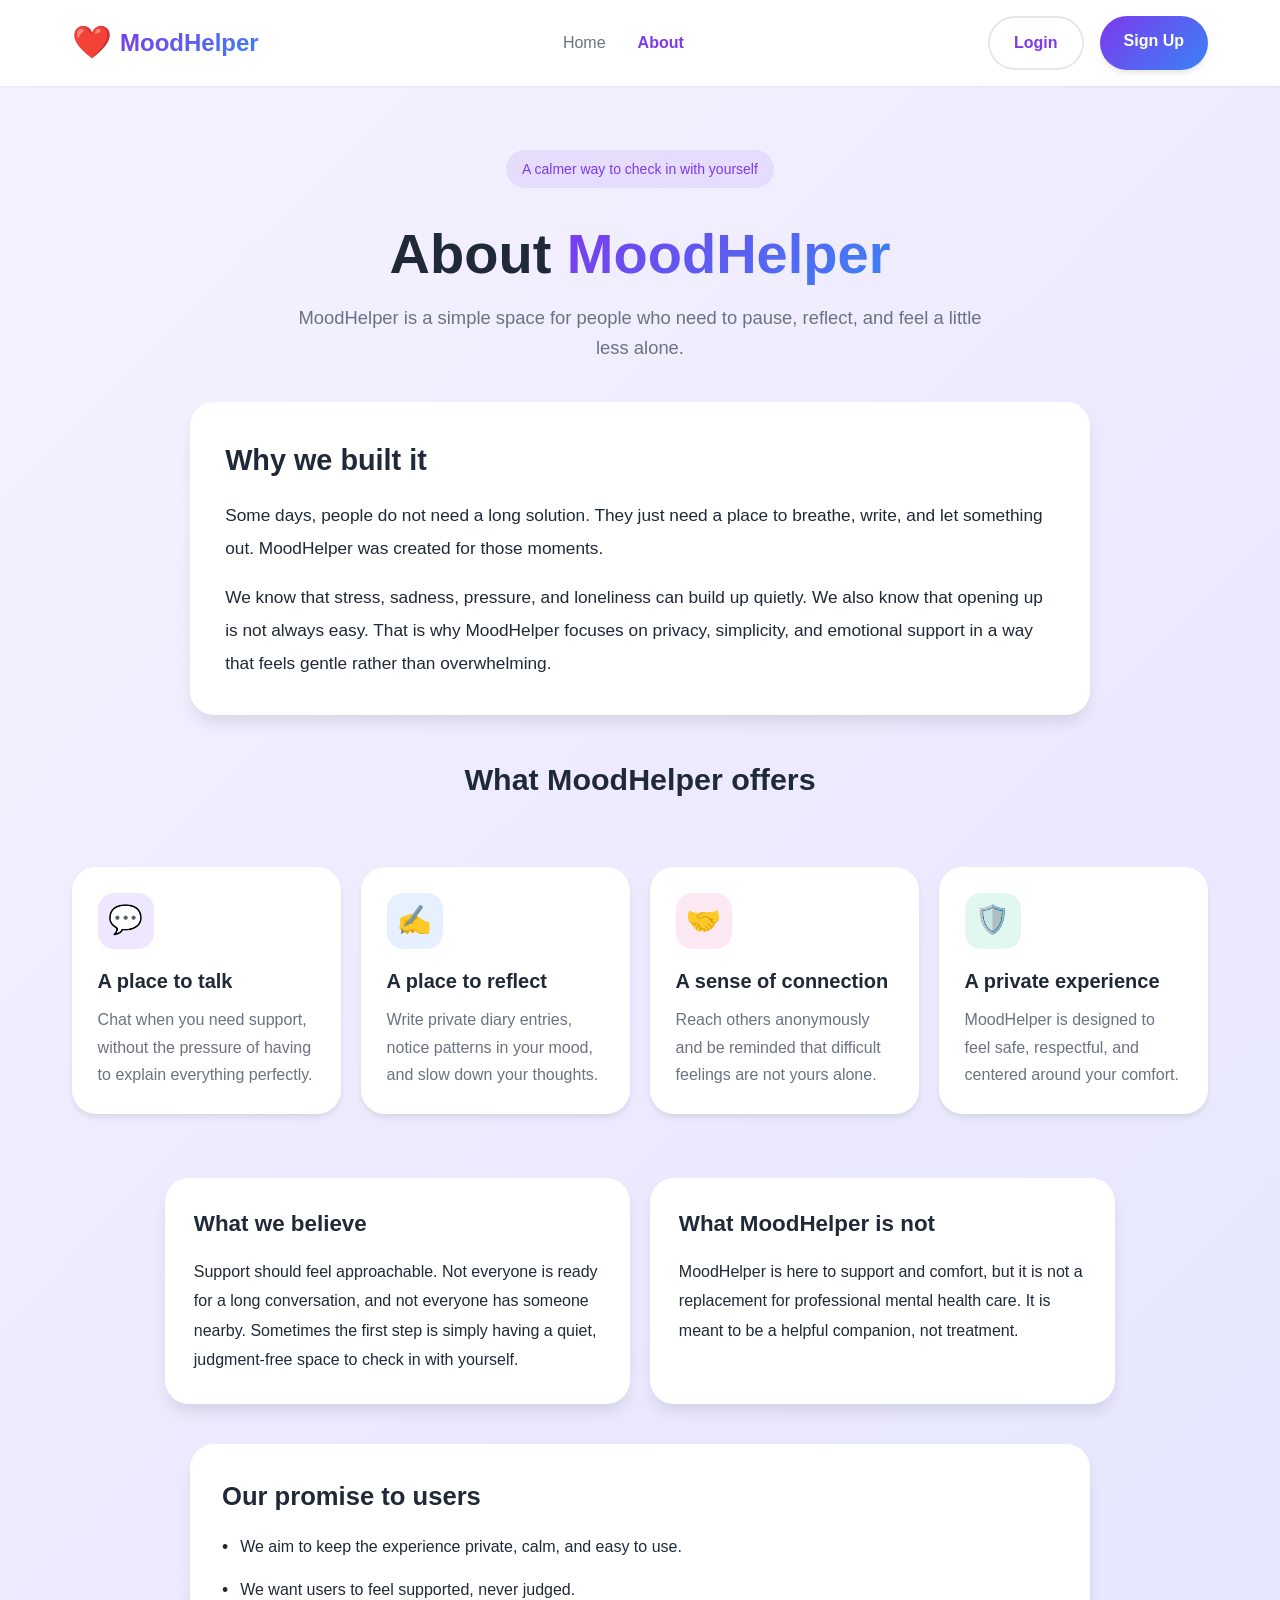
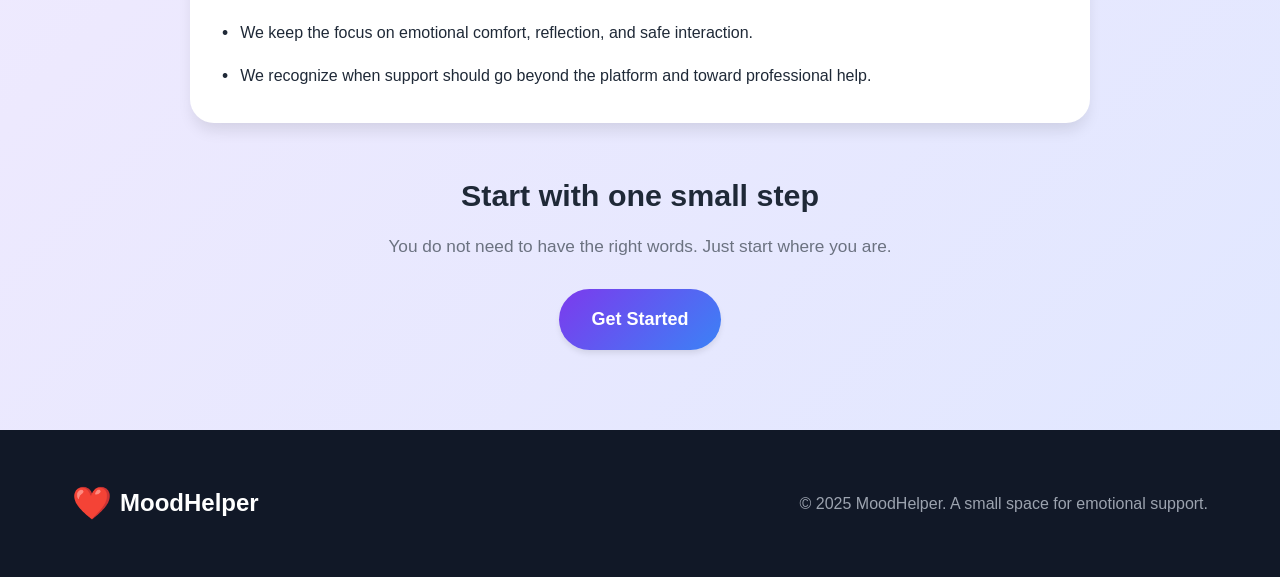
==== commit 070b2ae0: "donee" ====
--- a/about.html
+++ b/about.html
@@ -3,186 +3,151 @@
 <head>
     <meta charset="UTF-8">
     <meta name="viewport" content="width=device-width, initial-scale=1.0">
-    <title>About MoodHelper - Our Mission & Values</title>
+    <title>About MoodHelper</title>
     <link rel="stylesheet" href="css/styles.css">
 </head>
 <body>
     <nav class="navbar">
-    <div class="container">
-        <a href="index.html" class="logo">
-            <span class="logo-icon">❤️</span>
-            <span class="logo-text">MoodHelper</span>
-        </a>
-        <ul class="nav-links">
-            <li><a href="index.html" class="">Home</a></li>
-            <li><a href="about.html" class="active">About</a></li>
-        </ul>
-        <div class="nav-buttons">
-            <a href="login.html" class="btn btn-secondary">Login</a>
-            <a href="signup.html" class="btn btn-primary">Sign Up</a>
+        <div class="container">
+            <a href="index.html" class="logo">
+                <span class="logo-icon">❤️</span>
+                <span class="logo-text">MoodHelper</span>
+            </a>
+            <ul class="nav-links">
+                <li><a href="index.html">Home</a></li>
+                <li><a href="about.html" class="active">About</a></li>
+            </ul>
+            <div class="nav-buttons">
+                <a href="login.php" class="btn btn-secondary">Login</a>
+                <a href="signup.php" class="btn btn-primary">Sign Up</a>
+            </div>
         </div>
-    </div>
-</nav>
+    </nav>
 
-    <section class="hero" style="padding: 3rem 0;">
-        <div class="container">
-            <h1>
-                About<br>
-                <span class="gradient-text">MoodHelper</span>
+    <section class="hero" style="padding: 4rem 0 2.5rem;">
+        <div class="container" style="max-width: 850px;">
+            <div class="hero-badge">A calmer way to check in with yourself</div>
+            <h1 style="margin-bottom: 1rem;">
+                About <span class="gradient-text">MoodHelper</span>
             </h1>
-            <p style="max-width: 800px;">
-                We believe everyone deserves a safe space to express their emotions without fear or judgment.
+            <p style="max-width: 720px; margin: 0 auto; font-size: 1.15rem;">
+                MoodHelper is a simple space for people who need to pause, reflect, and feel a little less alone.
             </p>
         </div>
     </section>
 
-    <section class="container" style="margin-bottom: 3rem;">
-        <div class="card">
-            <div class="card-header">
-                <div class="card-icon" style="background: rgba(124, 58, 237, 0.1); color: #7c3aed;">
-                    ❤️
-                </div>
-                <h2>Our Mission</h2>
-            </div>
-            <p style="font-size: 1.125rem; line-height: 1.8; margin-bottom: 1.5rem;">
-                Mental health struggles are real, and they affect millions of people every day. In Lebanon and around 
-                the world, many individuals face constant stress from academic pressures, economic instability, conflict, 
-                and personal challenges. Yet stigma, cost, and lack of access often prevent people from seeking the 
-                support they need.
+    <section class="container" style="margin-bottom: 2.5rem;">
+        <div class="card" style="max-width: 900px; margin: 0 auto; padding: 2.2rem;">
+            <h2 style="font-size: 1.8rem; margin-bottom: 1rem;">Why we built it</h2>
+            <p style="font-size: 1.08rem; line-height: 1.9; color: var(--text-primary); margin-bottom: 1rem;">
+                Some days, people do not need a long solution. They just need a place to breathe, write, and let something out.
+                MoodHelper was created for those moments.
             </p>
-            <p style="font-size: 1.125rem; line-height: 1.8;">
-                MoodHelper was born from a simple observation: <strong>not everyone has someone to talk to</strong>. 
-                Many people silently deal with anxiety, sadness, and loneliness, wishing for a safe outlet to express 
-                themselves. Our mission is to bridge that gap by providing an accessible, anonymous platform where 
-                users can reflect on their emotions, feel understood, and find comfort in their journey toward emotional wellness.
+            <p style="font-size: 1.08rem; line-height: 1.9; color: var(--text-primary);">
+                We know that stress, sadness, pressure, and loneliness can build up quietly. We also know that opening up is not always easy.
+                That is why MoodHelper focuses on privacy, simplicity, and emotional support in a way that feels gentle rather than overwhelming.
             </p>
         </div>
     </section>
 
-    <section class="container" style="margin-bottom: 3rem;">
-        <h2 class="text-center" style="font-size: 2rem; margin-bottom: 3rem;">
-            What Makes Us Different
-        </h2>
-        <div class="features" style="grid-template-columns: repeat(auto-fit, minmax(280px, 1fr));">
-            <div class="feature-card" style="background: linear-gradient(135deg, rgba(124, 58, 237, 0.05), rgba(124, 58, 237, 0.1));">
-                <div class="feature-icon" style="background: rgba(124, 58, 237, 0.2); color: #7c3aed;">
-                    🔒
-                </div>
-                <h3>Complete Anonymity</h3>
+    <section class="container" style="margin-bottom: 2.5rem;">
+        <h2 class="text-center" style="font-size: 1.9rem; margin-bottom: 2rem;">What MoodHelper offers</h2>
+
+        <div class="features" style="grid-template-columns: repeat(auto-fit, minmax(240px, 1fr)); gap: 1.25rem;">
+            <div class="feature-card" style="padding: 1.6rem;">
+                <div class="feature-icon" style="background: rgba(124, 58, 237, 0.12); color: #7c3aed;">💬</div>
+                <h3 style="margin-bottom: 0.6rem;">A place to talk</h3>
                 <p>
-                    Unlike other platforms, we never ask for your real name or personal details. 
-                    You can express yourself freely without worrying about your identity being exposed.
+                    Chat when you need support, without the pressure of having to explain everything perfectly.
                 </p>
             </div>
 
-            <div class="feature-card" style="background: linear-gradient(135deg, rgba(59, 130, 246, 0.05), rgba(59, 130, 246, 0.1));">
-                <div class="feature-icon" style="background: rgba(59, 130, 246, 0.2); color: #3b82f6;">
-                    🧠
-                </div>
-                <h3>AI + Human Touch</h3>
+            <div class="feature-card" style="padding: 1.6rem;">
+                <div class="feature-icon" style="background: rgba(59, 130, 246, 0.12); color: #3b82f6;">✍️</div>
+                <h3 style="margin-bottom: 0.6rem;">A place to reflect</h3>
                 <p>
-                    We combine intelligent AI support with genuine human connection through anonymous 
-                    messaging and community groups, giving you the best of both worlds.
+                    Write private diary entries, notice patterns in your mood, and slow down your thoughts.
                 </p>
             </div>
 
-            <div class="feature-card" style="background: linear-gradient(135deg, rgba(99, 102, 241, 0.05), rgba(99, 102, 241, 0.1));">
-                <div class="feature-icon" style="background: rgba(99, 102, 241, 0.2); color: #6366f1;">
-                    💬
-                </div>
-                <h3>Mood Lifting, Not Therapy</h3>
+            <div class="feature-card" style="padding: 1.6rem;">
+                <div class="feature-icon" style="background: rgba(236, 72, 153, 0.12); color: #ec4899;">🤝</div>
+                <h3 style="margin-bottom: 0.6rem;">A sense of connection</h3>
                 <p>
-                    Our focus is on uplifting your mood and providing emotional comfort, not replacing 
-                    professional therapy. We're here to help you feel better day by day.
+                    Reach others anonymously and be reminded that difficult feelings are not yours alone.
                 </p>
             </div>
 
-            <div class="feature-card" style="background: linear-gradient(135deg, rgba(236, 72, 153, 0.05), rgba(236, 72, 153, 0.1));">
-                <div class="feature-icon" style="background: rgba(236, 72, 153, 0.2); color: #ec4899;">
-                    👥
-                </div>
-                <h3>Community Support</h3>
+            <div class="feature-card" style="padding: 1.6rem;">
+                <div class="feature-icon" style="background: rgba(16, 185, 129, 0.12); color: #10b981;">🛡️</div>
+                <h3 style="margin-bottom: 0.6rem;">A private experience</h3>
                 <p>
-                    Connect with others facing similar challenges through support groups and anonymous 
-                    messages, knowing you're never truly alone in your struggles.
+                    MoodHelper is designed to feel safe, respectful, and centered around your comfort.
+                </p>
+            </div>
+        </div>
+    </section>
+
+    <section class="container" style="margin-bottom: 2.5rem;">
+        <div style="
+            max-width: 950px;
+            margin: 0 auto;
+            display: grid;
+            grid-template-columns: repeat(auto-fit, minmax(280px, 1fr));
+            gap: 1.25rem;
+        ">
+            <div class="card" style="padding: 1.8rem;">
+                <h2 style="font-size: 1.4rem; margin-bottom: 0.9rem;">What we believe</h2>
+                <p style="line-height: 1.85; color: var(--text-primary);">
+                    Support should feel approachable. Not everyone is ready for a long conversation, and not everyone has someone nearby.
+                    Sometimes the first step is simply having a quiet, judgment-free space to check in with yourself.
+                </p>
+            </div>
+
+            <div class="card" style="padding: 1.8rem;">
+                <h2 style="font-size: 1.4rem; margin-bottom: 0.9rem;">What MoodHelper is not</h2>
+                <p style="line-height: 1.85; color: var(--text-primary);">
+                    MoodHelper is here to support and comfort, but it is not a replacement for professional mental health care.
+                    It is meant to be a helpful companion, not treatment.
                 </p>
             </div>
         </div>
     </section>
 
     <section class="container" style="margin-bottom: 3rem;">
-        <div class="cta-section">
-            <h2>What You Can Expect</h2>
-            <div style="text-align: left; max-width: 800px; margin: 0 auto;">
-                <div style="margin-bottom: 1.5rem;">
-                    <p style="font-size: 1.125rem; line-height: 1.8;">
-                        <strong>• Personalized Support:</strong> AI-powered responses tailored to your specific emotions, 
-                        with mood-lifting suggestions like calming sounds, uplifting videos, and grounding exercises.
-                    </p>
+        <div class="card" style="max-width: 900px; margin: 0 auto; padding: 2rem;">
+            <h2 style="font-size: 1.6rem; margin-bottom: 1rem;">Our promise to users</h2>
+
+            <div style="display: grid; gap: 0.9rem;">
+                <div style="display: flex; gap: 0.75rem; align-items: flex-start;">
+                    <span style="font-size: 1.1rem;">•</span>
+                    <p style="margin: 0; line-height: 1.8;">We aim to keep the experience private, calm, and easy to use.</p>
                 </div>
-                <div style="margin-bottom: 1.5rem;">
-                    <p style="font-size: 1.125rem; line-height: 1.8;">
-                        <strong>• Self-Awareness Tools:</strong> Track your moods over time, answer daily reflection 
-                        prompts, and gain insights into your emotional patterns.
-                    </p>
+
+                <div style="display: flex; gap: 0.75rem; align-items: flex-start;">
+                    <span style="font-size: 1.1rem;">•</span>
+                    <p style="margin: 0; line-height: 1.8;">We want users to feel supported, never judged.</p>
                 </div>
-                <div style="margin-bottom: 1.5rem;">
-                    <p style="font-size: 1.125rem; line-height: 1.8;">
-                        <strong>• Anonymous Connection:</strong> Send and receive messages from others experiencing 
-                        similar emotions, participate in support groups, and share your thoughts on the reflection board.
-                    </p>
+
+                <div style="display: flex; gap: 0.75rem; align-items: flex-start;">
+                    <span style="font-size: 1.1rem;">•</span>
+                    <p style="margin: 0; line-height: 1.8;">We keep the focus on emotional comfort, reflection, and safe interaction.</p>
                 </div>
-                <div>
-                    <p style="font-size: 1.125rem; line-height: 1.8;">
-                        <strong>• Private Space:</strong> Keep a personal diary visible only to you, where you can 
-                        journal your thoughts and feelings without any outside eyes.
-                    </p>
+
+                <div style="display: flex; gap: 0.75rem; align-items: flex-start;">
+                    <span style="font-size: 1.1rem;">•</span>
+                    <p style="margin: 0; line-height: 1.8;">We recognize when support should go beyond the platform and toward professional help.</p>
                 </div>
             </div>
         </div>
     </section>
 
-  
-    <section class="container" style="margin-bottom: 3rem;">
-        <div class="card">
-            <div class="card-header">
-                <div class="card-icon" style="background: rgba(16, 185, 129, 0.1); color: #10b981;">
-                    🛡️
-                </div>
-                <h2>Our Ethical Commitment</h2>
-            </div>
-            <p style="font-size: 1.125rem; line-height: 1.8; margin-bottom: 1.5rem;">
-                At MoodHelper, your privacy and safety are our top priorities. We're committed to:
-            </p>
-            <ul style="list-style: none; padding: 0;">
-                <li style="margin-bottom: 1rem; padding-left: 1.5rem; position: relative;">
-                    <span style="position: absolute; left: 0; color: #7c3aed; font-weight: bold;">•</span>
-                    <strong>Protecting your anonymity</strong> at all costs – we never collect or store identifiable information
-                </li>
-                <li style="margin-bottom: 1rem; padding-left: 1.5rem; position: relative;">
-                    <span style="position: absolute; left: 0; color: #7c3aed; font-weight: bold;">•</span>
-                    <strong>Creating a judgment-free zone</strong> where everyone feels safe to be themselves
-                </li>
-                <li style="margin-bottom: 1rem; padding-left: 1.5rem; position: relative;">
-                    <span style="position: absolute; left: 0; color: #7c3aed; font-weight: bold;">•</span>
-                    <strong>Moderating content</strong> to prevent harmful or offensive messages from reaching you
-                </li>
-                <li style="padding-left: 1.5rem; position: relative;">
-                    <span style="position: absolute; left: 0; color: #7c3aed; font-weight: bold;">•</span>
-                    <strong>Providing support, not treatment</strong> – we complement, but don't replace, professional mental health care
-                </li>
-            </ul>
-        </div>
-    </section>
-
-    <section class="container" style="text-align: center; margin-bottom: 3rem;">
-        <h2 style="font-size: 2rem; margin-bottom: 1rem;">
-            Ready to take the first step?
-        </h2>
-        <p style="font-size: 1.125rem; color: var(--text-secondary); max-width: 700px; margin: 0 auto 2rem;">
-            Join MoodHelper today and discover a compassionate space where your emotions matter.
+    <section class="container" style="text-align: center; margin-bottom: 3.5rem;">
+        <h2 style="font-size: 1.9rem; margin-bottom: 0.8rem;">Start with one small step</h2>
+        <p style="font-size: 1.08rem; color: var(--text-secondary); max-width: 620px; margin: 0 auto 1.8rem;">
+            You do not need to have the right words. Just start where you are.
         </p>
-        <button class="btn btn-primary btn-large">Get Started Now</button>
+        <a href="signup.php" class="btn btn-primary btn-large">Get Started</a>
     </section>
 
     <footer class="footer">
@@ -192,11 +157,11 @@
                     <span class="logo-icon">❤️</span>
                     <span class="logo-text">MoodHelper</span>
                 </div>
-                <p>© 2025 MoodHelper. Your emotional wellness companion.</p>
+                <p>© 2025 MoodHelper. A small space for emotional support.</p>
             </div>
         </div>
     </footer>
 
     <script src="js/main.js"></script>
 </body>
-</html>
+</html>
--- a/css/styles.css
+++ b/css/styles.css
@@ -367,28 +367,34 @@
 .card h2 {
     font-size: 1.75rem;
 }
-
 /* Emotion Buttons */
 .emotion-grid {
-    display: grid;
-    grid-template-columns: repeat(auto-fit, minmax(140px, 1fr));
-    gap: 1rem;
+    display: flex;
+    gap: 0.75rem;
     margin: 2rem 0;
+
+    flex-wrap: wrap;        /* allows wrapping instead of scrolling */
+    overflow-x: hidden; 
+    overflow: hidden !important;    /* no horizontal scroll */
 }
 
 .emotion-btn {
     display: flex;
     flex-direction: column;
     align-items: center;
-    gap: 0.75rem;
-    padding: 1.5rem 1rem;
+    justify-content: center;
+    gap: 0.45rem;
+    min-width: 0;
+    flex: 1 1 120px;
+    padding: 1rem 0.8rem;
     border: 2px solid var(--border-light);
     border-radius: 1rem;
     background: var(--white);
     cursor: pointer;
     transition: all 0.3s ease;
-    font-size: 1rem;
+    font-size: 0.95rem;
     font-weight: 500;
+    text-align: center;
 }
 
 .emotion-btn:hover {
@@ -402,7 +408,8 @@
 }
 
 .emotion-emoji {
-    font-size: 2.5rem;
+    font-size: 2rem;
+    line-height: 1;
 }
 
 /* Chat Container */
@@ -413,15 +420,17 @@
     box-shadow: var(--shadow-lg);
     max-width: 800px;
     margin: 0 auto;
+    position: relative;
 }
 
 .chat-messages {
     height: 400px;
     overflow-y: auto;
+    overflow-x: hidden; 
     padding: 1rem;
     margin-bottom: 1.5rem;
     background: #f9fafb;
-    border-radius: 1rem;
+    border-radius: 1.2rem;
 }
 
 .message {
@@ -434,18 +443,41 @@
 .message.ai {
     background: linear-gradient(135deg, rgba(124, 58, 237, 0.1), rgba(59, 130, 246, 0.1));
     margin-right: auto;
+    width: fit-content;
 }
 
 .message.user {
     background: var(--primary-purple);
     color: var(--white);
     margin-left: auto;
-}
-
+    width: fit-content;
+    font-size: 0.9rem;   /* 👈 add this */
+    padding: 0.6rem 0.9rem; 
+
+}
+
+#userMessage {
+    white-space: normal;
+    word-wrap: break-word;
+    max-width: 100%;
+    overflow-x: hidden;
+}
 .message-header {
     font-weight: 600;
     margin-bottom: 0.5rem;
     font-size: 0.875rem;
+    width: fit-content;
+
+}
+#expandChatBtn {
+    color: #9ca3af;   /* soft gray */
+    font-weight: 400; /* not bold */
+    display: block !important;
+    visibility: visible !important;
+}
+
+#expandChatBtn:hover {
+    color: #6b7280;
 }
 
 /* Diary Entries */
@@ -650,4 +682,79 @@
 .profile-form input[readonly] {
     background-color: #f5f5f5;
     cursor: not-allowed;
+}
+
+/* Badge Section */
+
+.badge-section{
+    margin-top:40px;
+    text-align:center;
+}
+
+.badge-section h2{
+    margin-bottom:20px;
+}
+
+.badges-container{
+    display:flex;
+    justify-content:center;
+    flex-wrap:wrap;
+    gap:20px;
+}
+
+.badge-card{
+    background:white;
+    padding:20px;
+    border-radius:12px;
+    width:140px;
+    text-align:center;
+    box-shadow:0 2px 10px rgba(0,0,0,0.08);
+    transition:transform 0.2s;
+}
+
+.badge-card:hover{
+    transform:translateY(-5px);
+}
+
+.badge-card i{
+    font-size:32px;
+    margin-bottom:10px;
+    color:#ff7a7a;
+}
+
+.badge-card span{
+    display:block;
+    font-size:12px;
+    opacity:0.7;
+}
+
+
+.badge-card.locked{
+    opacity:0.4;
+}
+
+
+/* Typing indicator dots */
+.typing-dots {
+    display: flex;
+    gap: 5px;
+    align-items: center;
+    padding: 4px 0;
+}
+
+.typing-dots span {
+    width: 8px;
+    height: 8px;
+    border-radius: 50%;
+    background: var(--primary-purple);
+    opacity: 0.4;
+    animation: typingBounce 1.2s ease-in-out infinite;
+}
+
+.typing-dots span:nth-child(2) { animation-delay: 0.2s; }
+.typing-dots span:nth-child(3) { animation-delay: 0.4s; }
+
+@keyframes typingBounce {
+    0%, 60%, 100% { transform: translateY(0); opacity: 0.4; }
+    30%            { transform: translateY(-6px); opacity: 1; }
 }
